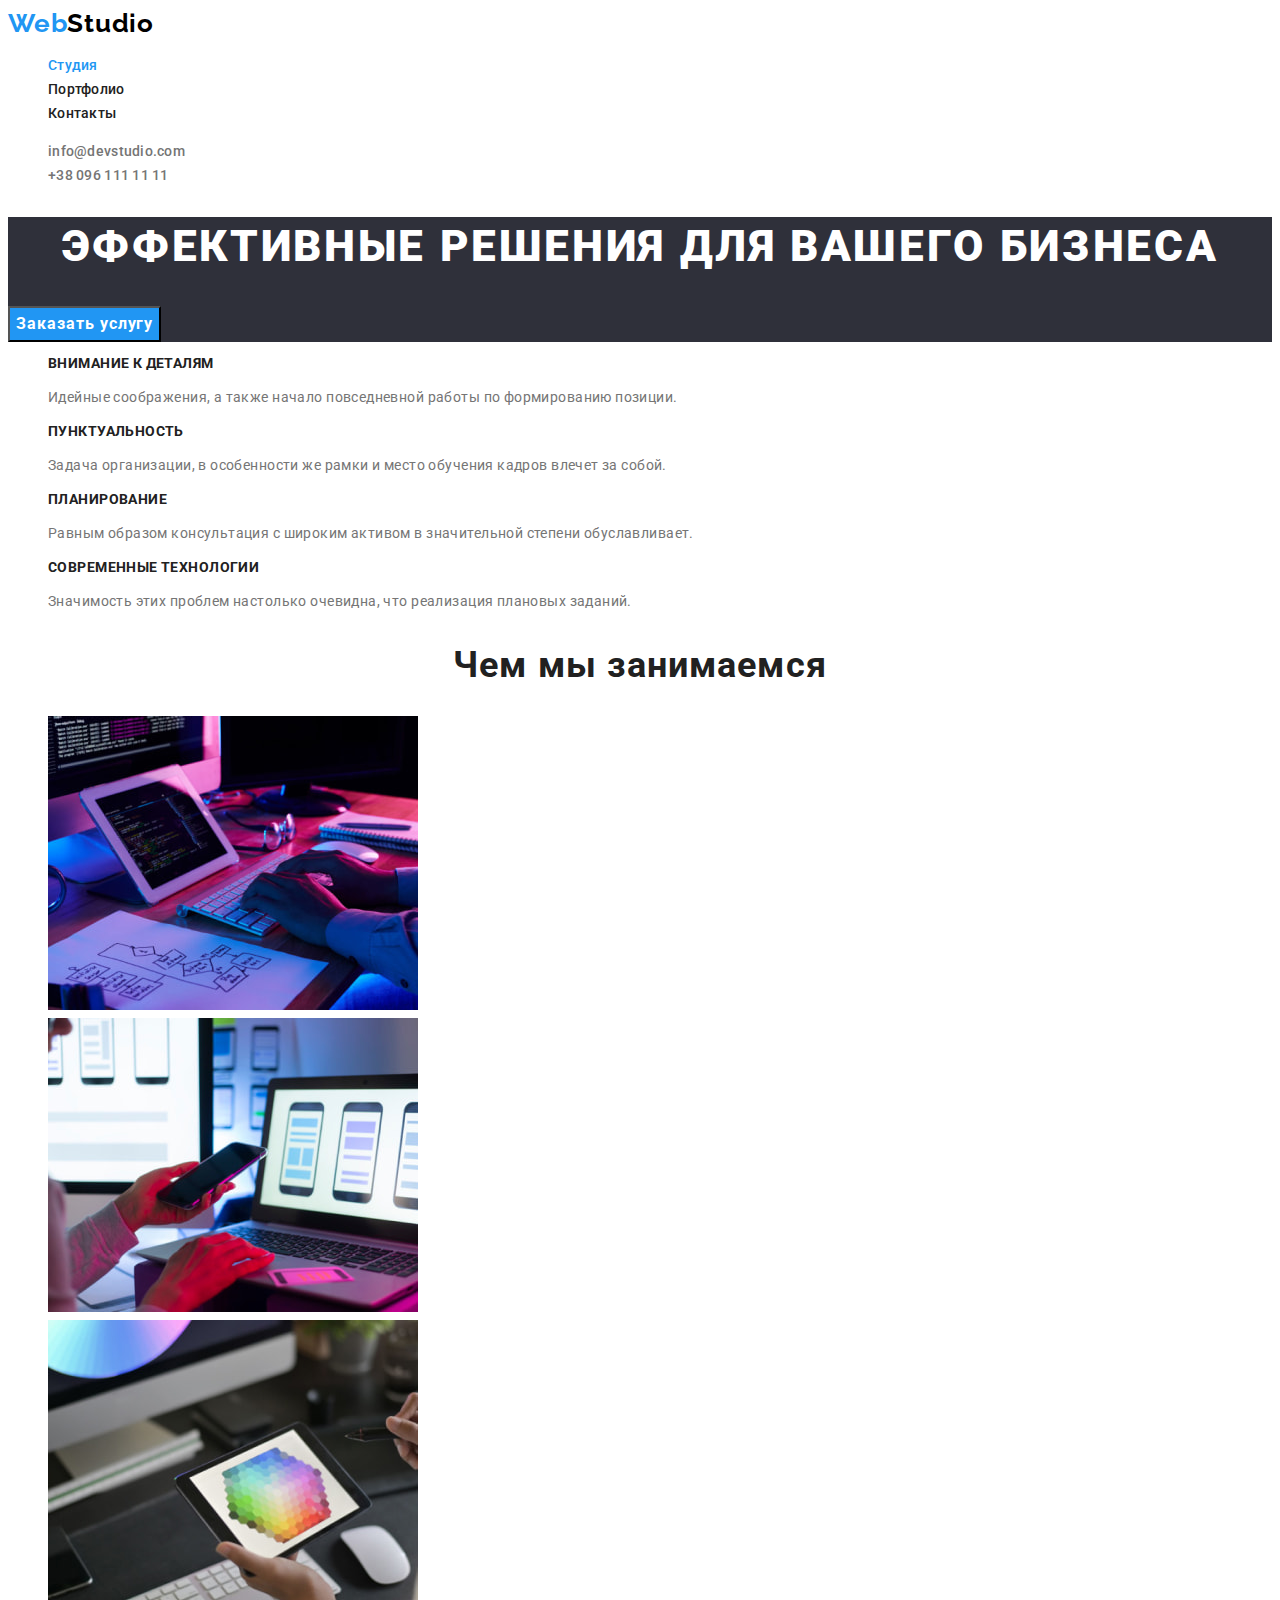
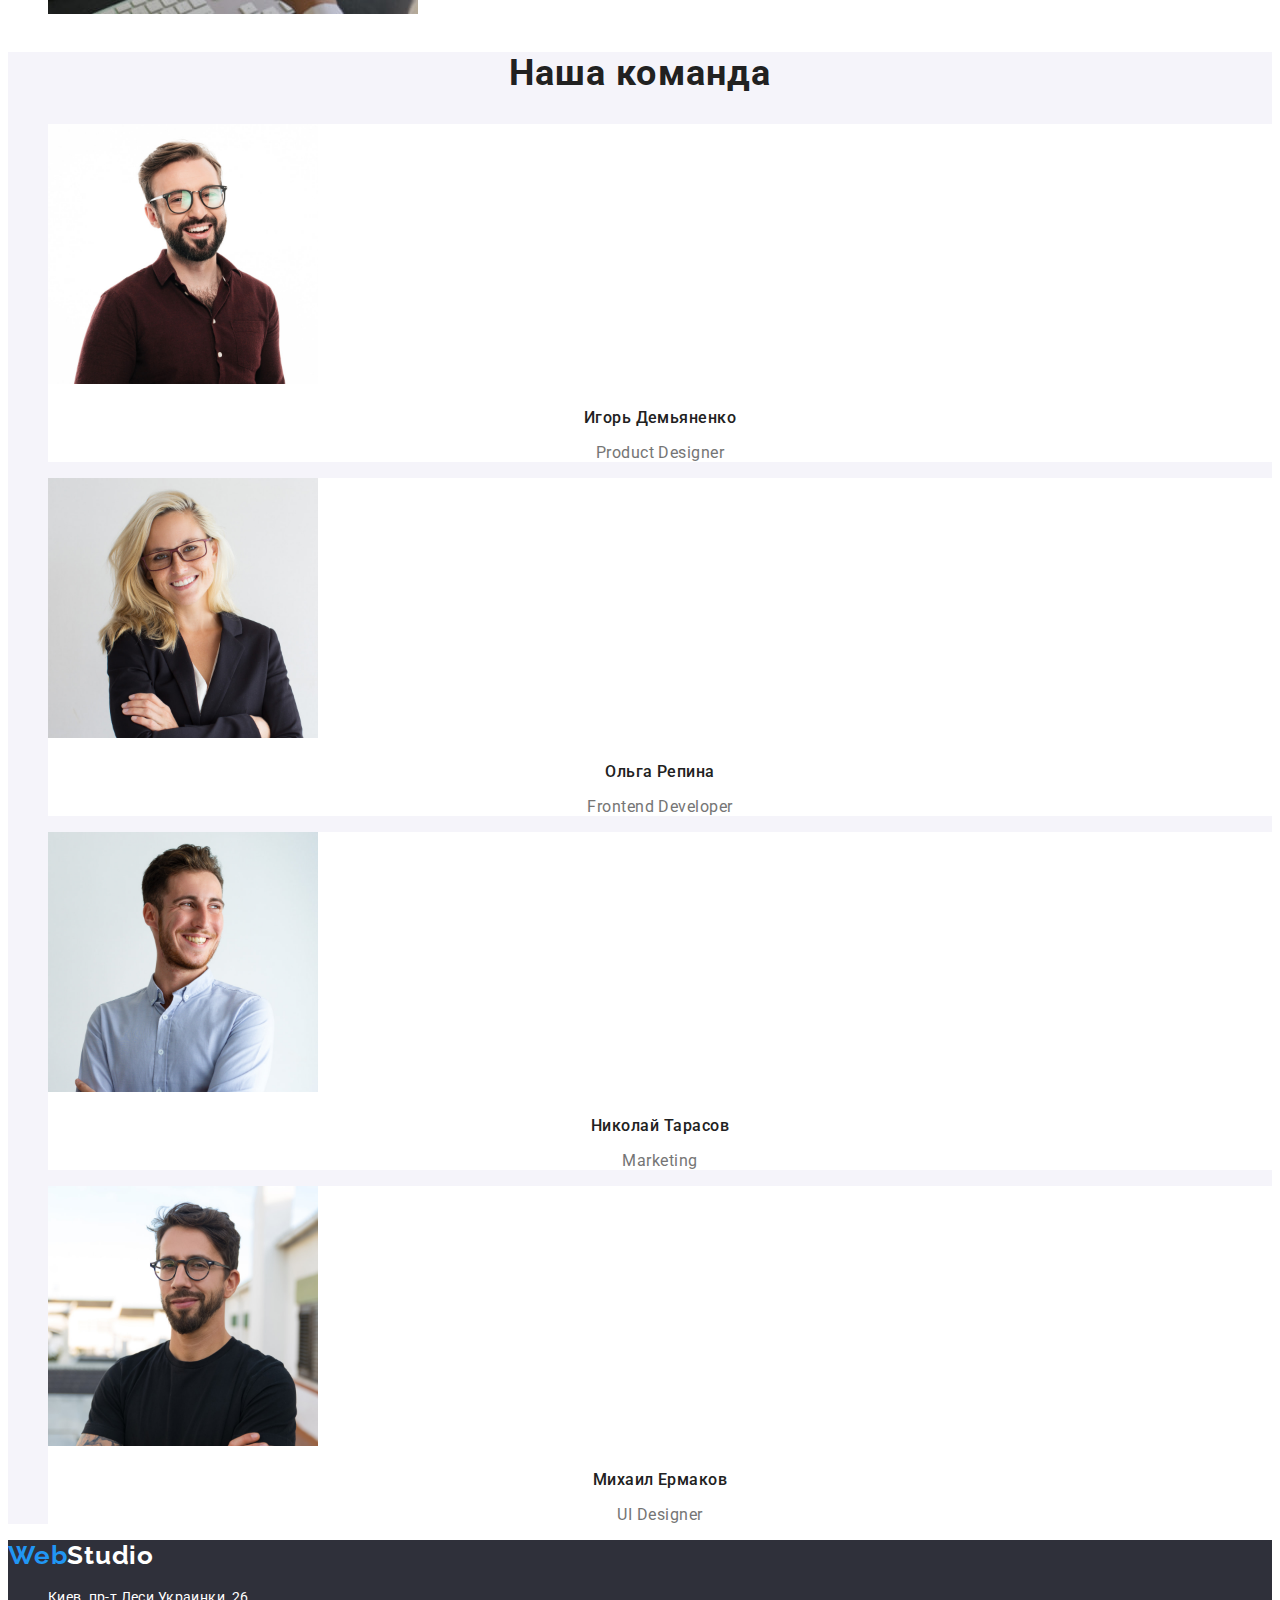
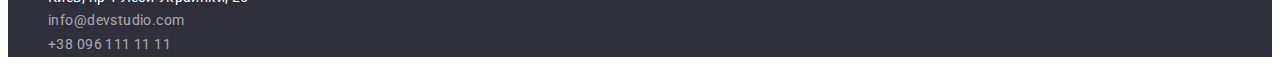
==== index.html @ 1bd4aef1 "Initial commit" ====
<!DOCTYPE html>
<html lang="ru">
  <head>
    <meta charset="UTF-8" />
    <meta http-equiv="X-UA-Compatible" content="IE=edge" />
    <meta name="viewport" content="width=device-width, initial-scale=1.0" />
    <title>WebStudio</title>

    <!-- fonts start -->
    <link rel="preconnect" href="https://fonts.googleapis.com" />
    <link rel="preconnect" href="https://fonts.gstatic.com" crossorigin />
    <link
      href="https://fonts.googleapis.com/css2?family=Raleway:wght@700&family=Roboto:wght@400;500;700;900&display=swap"
      rel="stylesheet"
    />
    <!-- fonts end -->

    <!-- styles start -->
    <link rel="stylesheet" href="./css/styles.css" />
    <!-- styles end -->
  </head>
  <body>
    <!-- Section Header -->

    <header class="page-header">
      <nav class="header-nav">
        <a class="logo link" href="#" lang="en">Web<span class="studio-header">Studio</span></a>
        <ul class="header-list list">
          <li><a class="header-link current link" href="#">Студия</a></li>
          <li><a class="header-link link" href="./portfolio.html">Портфолио</a></li>
          <li><a class="header-link link" href="">Контакты</a></li>
        </ul>
      </nav>
      <ul class="contacts list">
        <li>
          <a class="contacts-header link" href="mailto:info@devstudio.com">info@devstudio.com</a>
        </li>
        <li><a class="contacts-header link" href="tel:+380961111111">+38 096 111 11 11</a></li>
      </ul>
    </header>

    <!-- Main -->

    <main>
      <!-- Section Hero  -->
      <section class="hero">
        <h1 class="hero-title">Эффективные решения для вашего бизнеса</h1>
        <button class="hero-btn" type="button">Заказать услугу</button>
      </section>

      <!-- Section Feature -->

      <section class="section-feature">
        <h2 class="section-title" hidden>Особенности</h2>
        <ul class="list">
          <li>
            <h3 class="feature-title">Внимание к деталям</h3>
            <p class="feature-description">
              Идейные соображения, а также начало повседневной работы по формированию позиции.
            </p>
          </li>
          <li>
            <h3 class="feature-title">Пунктуальность</h3>
            <p class="feature-description">
              Задача организации, в особенности же рамки и место обучения кадров влечет за собой.
            </p>
          </li>
          <li>
            <h3 class="feature-title">Планирование</h3>
            <p class="feature-description">
              Равным образом консультация с широким активом в значительной степени обуславливает.
            </p>
          </li>
          <li>
            <h3 class="feature-title">Современные технологии</h3>
            <p class="feature-description">
              Значимость этих проблем настолько очевидна, что реализация плановых заданий.
            </p>
          </li>
        </ul>
      </section>

      <!-- Section Examples -->

      <section class="section-examples">
        <h2 class="section-title">Чем мы занимаемся</h2>
        <ul class="list">
          <li>
            <img
              src="./images/work/img_1.jpg"
              alt="программист набирает код на планшете"
              width="370"
              height="294"
            />
          </li>
          <li>
            <img
              src="./images/work/img_2.jpg"
              alt="девушка сверяет макет на нокибуке и в смартфоне "
              width="370"
              height="294"
            />
          </li>
          <li>
            <img
              src="./images/work/img_3.jpg"
              alt="цветовая гамма на планшете"
              width="370"
              height="294"
            />
          </li>
        </ul>
      </section>

      <!-- Section Team -->

      <section class="section-team">
        <h2 class="section-title">Наша команда</h2>
        <ul class="list">
          <li class="team-member">
            <img
              src="./images/team/person_1.jpg"
              alt="молодой мужчина с бородой, в очках, темные волосы, в коричневой рубашке"
              width="270"
              height="260"
            />
            <h3 class="member-name">Игорь Демьяненко</h3>
            <p class="member-position" lang="en">Product Designer</p>
          </li>
          <li class="team-member">
            <img
              src="./images/team/person_2.jpg"
              alt="молодая девушка, в очках, светлые волосы, в темном пиджаке"
              width="270"
              height="260"
            />
            <h3 class="member-name">Ольга Репина</h3>
            <p class="member-position" lang="en">Frontend Developer</p>
          </li>
          <li class="team-member">
            <img
              src="./images/team/person_3.jpg"
              alt="молодой мужчина с бородой, темные волосы, в светлой рубашке"
              width="270"
              height="260"
            />
            <h3 class="member-name">Николай Тарасов</h3>
            <p class="member-position" lang="en">Marketing</p>
          </li>
          <li class="team-member">
            <img
              src="./images/team/person_4.jpg"
              alt="молодой мужчина с бородой, в очках, темные волосы, в черной футболке"
              width="270"
              height="260"
            />
            <h3 class="member-name">Михаил Ермаков</h3>
            <p class="member-position" lang="en">UI Designer</p>
          </li>
        </ul>
      </section>
    </main>

    <!--Section Footer -->

    <footer class="page-footer">
      <a class="logo link" href="#">Web<span class="studio-footer">Studio</span></a>
      <address class="company-address">
        <ul class="list">
          <li>
            <a
              class="main-address contacts-footer link"
              href="https://goo.gl/maps/qAztw9pVadm1YtcE8"
              target="_blank"
              rel="noopener noreferrer"
              >Киев, пр-т Леси Украинки, 26</a
            >
          </li>
          <li>
            <a class="contacts-footer link" href="mailto:info@devstudio.com">info@devstudio.com</a>
          </li>
          <li><a class="contacts-footer link" href="tel:+380961111111">+38 096 111 11 11</a></li>
        </ul>
      </address>
    </footer>
  </body>
</html>
---- css/styles.css ----
:root{

    /* fonts */

    --main-font: "Roboto";
    --secondary-font: "Raleway";

    /* text colors */

    --primary-text-color:#757575;
    --secondary-text-color: #212121;
    --decoration-text-color:#2196F3;
    --studio-header-color:#000000;
    --light-text-color:#ffffff;
    --contacts-text-color:rgba(255, 255, 255, 0.6);
    
    /* background colors */
    --main-ligt-bg-color: #ffffff;
    --main-darck-bg-color:#2F303A;
    --btn-bg-color: #2196F3;
    --hover-btn-bg-color: #188CE8;
    --secondary-bg-color:#F5F4FA;

     /* others */
   
}

body {
    font-family: var(--main-font), sans-serif;
    font-size: 14px;
    line-height: 1.71;
    color: var(--primary-text-color);
    }

/* common styles start */

.link {
    text-decoration: none;
}

.list {
    list-style: none;
}

.company-address{
    font-style: inherit;
}

/* common styles end */

/* Section Header */

.logo {
    font-family: var(--secondary-font), sans-serif;
    font-weight: 700;
    font-size: 26px;
    line-height: 1.19;      
    letter-spacing: 0.03em; 
    color: var(--decoration-text-color);
}

.studio-header {
    color: var(--studio-header-color);
}

.header-link{
    font-weight: 500;
    line-height: 1.14;
    letter-spacing: 0.02em;
    color: var(--secondary-text-color);
}

.current {
    color: var(--decoration-text-color);
}

.header-link:hover,
.header-link:focus{
    color: var(--decoration-text-color);
}

.contacts-header {
    font-weight: 500;
    line-height: 1.19;
    letter-spacing: 0.02em;
    color: inherit;
}

.contacts-header:hover,
.contacts-header:focus{
    color: var(--decoration-text-color);
}

/* Section Hero */

.hero {
    background-color: var(--main-darck-bg-color);
}

.hero-title {
    font-weight: 900;
    font-size: 44px;
    line-height: 1.36;
    text-align: center;
    letter-spacing: 0.06em;
    text-transform: uppercase;
    color: var(--light-text-color)
    }

.hero-btn {
    font-family: inherit;
    font-weight: 700;
    font-size: 16px;
    line-height: 1.88;
    display: flex;
    letter-spacing: 0.06em;
    color: var(--light-text-color);
    background-color: var(--btn-bg-color);
    cursor: pointer;
}

.hero-btn:hover,
.hero-btn:focus {
    background-color: var(--hover-btn-bg-color);
}

/* Sections */

.section-title {
    font-weight: 700;
    font-size: 36px;
    line-height: 1.17;
    text-align: center;
    letter-spacing: 0.03em;
    color: var(--secondary-text-color);
}

/* Sections Feature */

.feature-title {
    font-weight: 700;
    font-size: inherit;
    line-height: 1.14;
    letter-spacing: 0.03em;
    text-transform: uppercase;
    color: var(--secondary-text-color);
}

.feature-description {
    letter-spacing: 0.03em;
}

/* Secteaon Team */

.section-team {
    background-color: var(--secondary-bg-color);
}

.team-member {
    background-color: var(--main-ligt-bg-color);
}

.member-name {
    font-weight: 500;
    font-size: 16px;
    line-height: 1.19;  
    text-align: center;
    letter-spacing: 0.03em;
    color: var(--secondary-text-color);
}

.member-position {
    font-size: 16px;
    line-height: 1.19;
    text-align: center;
    letter-spacing: 0.03em;
}

/* Section Portfolio */

.portfolio-btn {
    font-family: inherit;
    font-weight: 500;
    font-size: 16px;
    line-height: 1.63;
    text-align: center;
    letter-spacing: 0.03em;
    color: var(--secondary-text-color);
    background-color: var(--secondary-bg-color);
    cursor: pointer;
}

.portfolio-btn:hover,
.portfolio-btn:focus {
    color: var(--light-text-color);
    background-color: var(--btn-bg-color);
}

.project-name{
    font-weight: 700;
    font-size: 18px;
    line-height: 2.0;
    letter-spacing: 0.06em;
    color: var(--secondary-text-color);
}

.project-type {
    font-size: 16px;
    line-height: 1.88;     
    letter-spacing: 0.03em;
    color: var(--primary-text-color);
    }




/* Section Footer */

.page-footer{
background-color: var(--main-darck-bg-color);
}

.studio-footer {
    color: var(--light-text-color);
}

.list .main-address{
    color: var(--light-text-color);
}

.contacts-footer{
    letter-spacing: 0.03em;
    color: var(--contacts-text-color);
}

.contacts-footer:hover,
.contacts-footer:focus{
    color: var(--decoration-text-color);
}
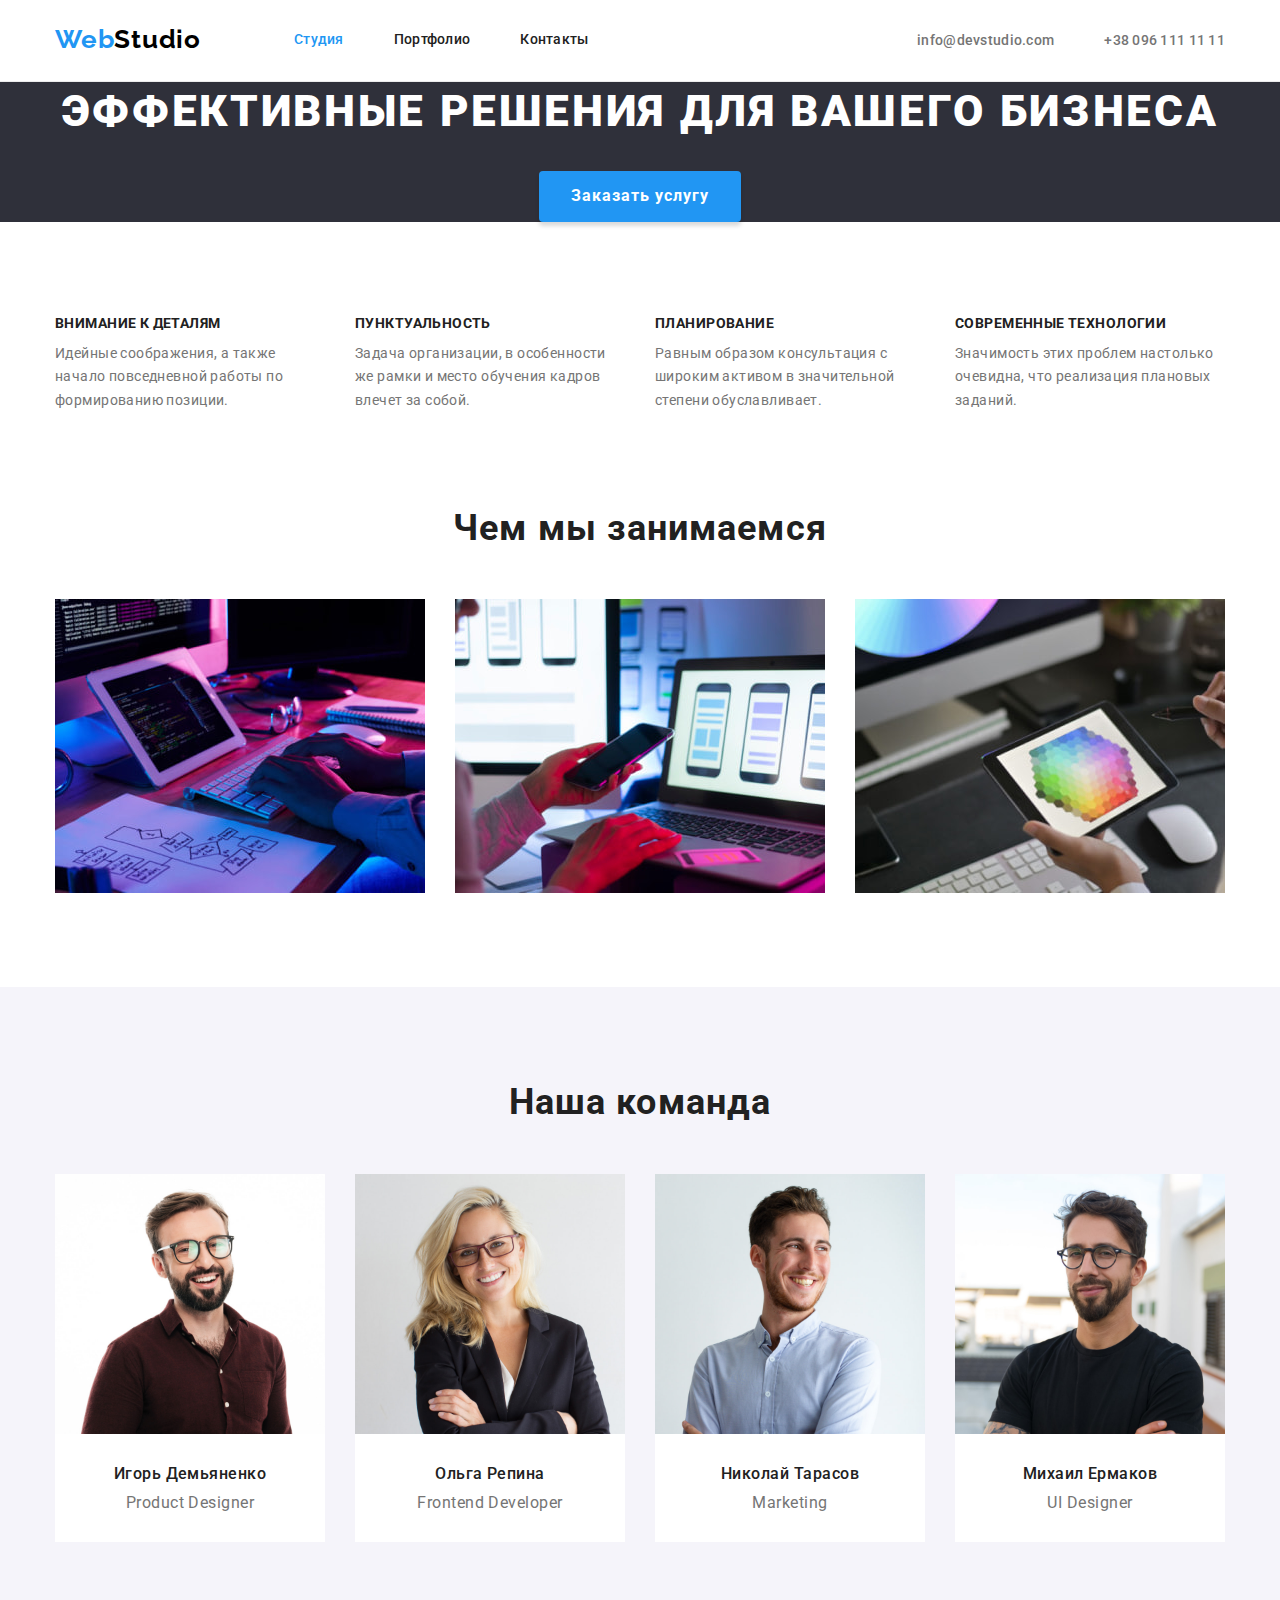
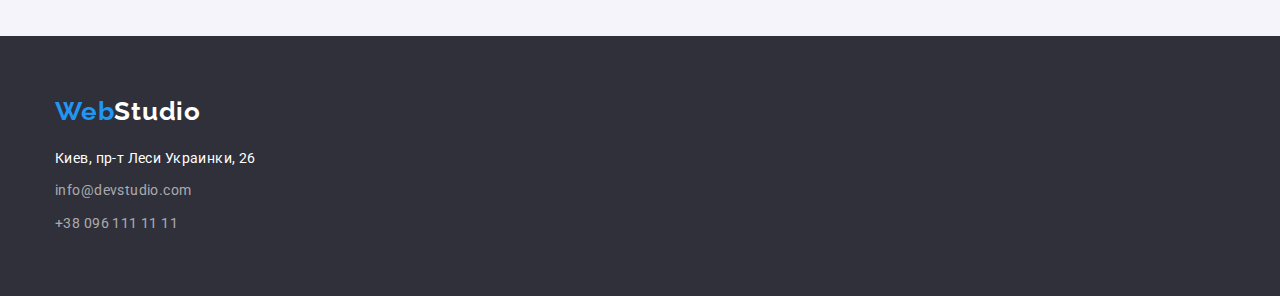
==== commit ff6d80dd: "стилізував блоки веб-сторінок" ====
--- a/index.html
+++ b/index.html
@@ -15,6 +15,15 @@
     />
     <!-- fonts end -->
 
+    <!-- normalize styles start -->
+
+    <link
+      rel="stylesheet"
+      href="https://cdnjs.cloudflare.com/ajax/libs/modern-normalize/1.1.0/modern-normalize.min.css"
+    />
+
+    <!-- normalize styles end-->
+
     <!-- styles start -->
     <link rel="stylesheet" href="./css/styles.css" />
     <!-- styles end -->
@@ -23,20 +32,28 @@
     <!-- Section Header -->
 
     <header class="page-header">
-      <nav class="header-nav">
-        <a class="logo link" href="#" lang="en">Web<span class="studio-header">Studio</span></a>
-        <ul class="header-list list">
-          <li><a class="header-link current link" href="#">Студия</a></li>
-          <li><a class="header-link link" href="./portfolio.html">Портфолио</a></li>
-          <li><a class="header-link link" href="">Контакты</a></li>
+      <div class="header-container container">
+        <nav class="header-nav">
+          <a class="logo-header logo link" href="#" lang="en">Web<span class="studio-header">Studio</span></a>
+          <ul class="header-list list">
+            <li class="header-list-item">
+              <a class="header-link current link" href="#">Студия</a>
+            </li>
+            <li class="header-list-item">
+              <a class="header-link link" href="./portfolio.html">Портфолио</a>
+            </li>
+            <li class="header-list-item"><a class="header-link link" href="">Контакты</a></li>
+          </ul>
+        </nav>
+        <ul class="contacts list">
+          <li class="contacts-item">
+            <a class="contacts-header link" href="mailto:info@devstudio.com">info@devstudio.com</a>
+          </li>
+          <li class="contacts-item">
+            <a class="contacts-header link" href="tel:+380961111111">+38 096 111 11 11</a>
+          </li>
         </ul>
-      </nav>
-      <ul class="contacts list">
-        <li>
-          <a class="contacts-header link" href="mailto:info@devstudio.com">info@devstudio.com</a>
-        </li>
-        <li><a class="contacts-header link" href="tel:+380961111111">+38 096 111 11 11</a></li>
-      </ul>
+      </div>
     </header>
 
     <!-- Main -->
@@ -44,144 +61,156 @@
     <main>
       <!-- Section Hero  -->
       <section class="hero">
-        <h1 class="hero-title">Эффективные решения для вашего бизнеса</h1>
-        <button class="hero-btn" type="button">Заказать услугу</button>
+        <div class="container">
+          <h1 class="hero-title">Эффективные решения для вашего бизнеса</h1>
+          <button class="hero-btn" type="button">Заказать услугу</button>
+        </div>
       </section>
 
       <!-- Section Feature -->
 
-      <section class="section-feature">
-        <h2 class="section-title" hidden>Особенности</h2>
-        <ul class="list">
-          <li>
-            <h3 class="feature-title">Внимание к деталям</h3>
-            <p class="feature-description">
-              Идейные соображения, а также начало повседневной работы по формированию позиции.
-            </p>
-          </li>
-          <li>
-            <h3 class="feature-title">Пунктуальность</h3>
-            <p class="feature-description">
-              Задача организации, в особенности же рамки и место обучения кадров влечет за собой.
-            </p>
-          </li>
-          <li>
-            <h3 class="feature-title">Планирование</h3>
-            <p class="feature-description">
-              Равным образом консультация с широким активом в значительной степени обуславливает.
-            </p>
-          </li>
-          <li>
-            <h3 class="feature-title">Современные технологии</h3>
-            <p class="feature-description">
-              Значимость этих проблем настолько очевидна, что реализация плановых заданий.
-            </p>
-          </li>
-        </ul>
+      <section class="section-feature section">
+        <div class="container">
+          <h2 class="section-title visually-hidden">Особенности</h2>
+          <ul class="card-set feature-list list">
+            <li class="fature-item card-set-item">
+              <h3 class="feature-title">Внимание к деталям</h3>
+              <p class="feature-description">
+                Идейные соображения, а также начало повседневной работы по формированию позиции.
+              </p>
+            </li>
+            <li class="fature-item card-set-item">
+              <h3 class="feature-title">Пунктуальность</h3>
+              <p class="feature-description">
+                Задача организации, в особенности же рамки и место обучения кадров влечет за собой.
+              </p>
+            </li>
+            <li class="fature-item card-set-item">
+              <h3 class="feature-title">Планирование</h3>
+              <p class="feature-description">
+                Равным образом консультация с широким активом в значительной степени обуславливает.
+              </p>
+            </li>
+            <li class="fature-item card-set-item">
+              <h3 class="feature-title">Современные технологии</h3>
+              <p class="feature-description">
+                Значимость этих проблем настолько очевидна, что реализация плановых заданий.
+              </p>
+            </li>          
+          </ul>
+        </div>
       </section>
 
       <!-- Section Examples -->
 
-      <section class="section-examples">
-        <h2 class="section-title">Чем мы занимаемся</h2>
-        <ul class="list">
-          <li>
-            <img
-              src="./images/work/img_1.jpg"
-              alt="программист набирает код на планшете"
-              width="370"
-              height="294"
-            />
-          </li>
-          <li>
-            <img
-              src="./images/work/img_2.jpg"
-              alt="девушка сверяет макет на нокибуке и в смартфоне "
-              width="370"
-              height="294"
-            />
-          </li>
-          <li>
-            <img
-              src="./images/work/img_3.jpg"
-              alt="цветовая гамма на планшете"
-              width="370"
-              height="294"
-            />
-          </li>
-        </ul>
+      <section class="section-examples section">
+        <div class="container">
+          <h2 class="section-title">Чем мы занимаемся</h2>
+          <ul class="examples-list list card-set">
+            <li class="examples-item card-set-item">
+              <img
+                src="./images/work/img_1.jpg"
+                alt="программист набирает код на планшете"
+                width="370"
+                height="294"
+              />
+            </li>
+            <li class="examples-item card-set-item">
+              <img
+                src="./images/work/img_2.jpg"
+                alt="девушка сверяет макет на нокибуке и в смартфоне "
+                width="370"
+                height="294"
+              />
+            </li>
+            <li class="examples-item card-set-item">
+              <img
+                src="./images/work/img_3.jpg"
+                alt="цветовая гамма на планшете"
+                width="370"
+                height="294"
+              />
+            </li>
+          </ul>
+        </div>
       </section>
 
       <!-- Section Team -->
 
-      <section class="section-team">
-        <h2 class="section-title">Наша команда</h2>
-        <ul class="list">
-          <li class="team-member">
-            <img
-              src="./images/team/person_1.jpg"
-              alt="молодой мужчина с бородой, в очках, темные волосы, в коричневой рубашке"
-              width="270"
-              height="260"
-            />
-            <h3 class="member-name">Игорь Демьяненко</h3>
-            <p class="member-position" lang="en">Product Designer</p>
-          </li>
-          <li class="team-member">
-            <img
-              src="./images/team/person_2.jpg"
-              alt="молодая девушка, в очках, светлые волосы, в темном пиджаке"
-              width="270"
-              height="260"
-            />
-            <h3 class="member-name">Ольга Репина</h3>
-            <p class="member-position" lang="en">Frontend Developer</p>
-          </li>
-          <li class="team-member">
-            <img
-              src="./images/team/person_3.jpg"
-              alt="молодой мужчина с бородой, темные волосы, в светлой рубашке"
-              width="270"
-              height="260"
-            />
-            <h3 class="member-name">Николай Тарасов</h3>
-            <p class="member-position" lang="en">Marketing</p>
-          </li>
-          <li class="team-member">
-            <img
-              src="./images/team/person_4.jpg"
-              alt="молодой мужчина с бородой, в очках, темные волосы, в черной футболке"
-              width="270"
-              height="260"
-            />
-            <h3 class="member-name">Михаил Ермаков</h3>
-            <p class="member-position" lang="en">UI Designer</p>
-          </li>
-        </ul>
+      <section class="section-team section">
+        <div class="container">
+          <h2 class="section-title">Наша команда</h2>
+          <ul class="card-set list">
+            <li class="team-member card-set-item">
+              <img class="member-photo"
+                src="./images/team/person_1.jpg"
+                alt="молодой мужчина с бородой, в очках, темные волосы, в коричневой рубашке"
+                width="270"
+                height="260"
+              />
+              <h3 class="member-name">Игорь Демьяненко</h3>
+              <p class="member-position" lang="en">Product Designer</p>
+            </li>
+            <li class="team-member card-set-item">
+              <img class="member-photo"
+                src="./images/team/person_2.jpg"
+                alt="молодая девушка, в очках, светлые волосы, в темном пиджаке"
+                width="270"
+                height="260"
+              />
+              <h3 class="member-name">Ольга Репина</h3>
+              <p class="member-position" lang="en">Frontend Developer</p>
+            </li>
+            <li class="team-member card-set-item">
+              <img class="member-photo"
+                src="./images/team/person_3.jpg"
+                alt="молодой мужчина с бородой, темные волосы, в светлой рубашке"
+                width="270"
+                height="260"
+              />
+              <h3 class="member-name">Николай Тарасов</h3>
+              <p class="member-position" lang="en">Marketing</p>
+            </li>
+            <li class="team-member card-set-item">
+              <img class="member-photo"
+                src="./images/team/person_4.jpg"
+                alt="молодой мужчина с бородой, в очках, темные волосы, в черной футболке"
+                width="270"
+                height="260"
+              />
+              <h3 class="member-name">Михаил Ермаков</h3>
+              <p class="member-position" lang="en">UI Designer</p>
+            </li>
+          </ul>
+        </div>
       </section>
     </main>
 
     <!--Section Footer -->
 
     <footer class="page-footer">
-      <a class="logo link" href="#">Web<span class="studio-footer">Studio</span></a>
-      <address class="company-address">
-        <ul class="list">
-          <li>
-            <a
-              class="main-address contacts-footer link"
-              href="https://goo.gl/maps/qAztw9pVadm1YtcE8"
-              target="_blank"
-              rel="noopener noreferrer"
-              >Киев, пр-т Леси Украинки, 26</a
-            >
-          </li>
-          <li>
-            <a class="contacts-footer link" href="mailto:info@devstudio.com">info@devstudio.com</a>
-          </li>
-          <li><a class="contacts-footer link" href="tel:+380961111111">+38 096 111 11 11</a></li>
-        </ul>
-      </address>
+      <div class="container container-footer">
+        <a class="logo-footer logo link" href="#">Web<span class="studio-footer">Studio</span></a>
+        <address class="company-address">
+          <ul class="list">
+            <li class="contact-item">
+              <a
+                class="main-address contacts-footer link"
+                href="https://goo.gl/maps/qAztw9pVadm1YtcE8"
+                target="_blank"
+                rel="noopener noreferrer"
+                >Киев, пр-т Леси Украинки, 26</a
+              >
+            </li>
+            <li class="contact-item" >
+              <a class="contacts-footer link" href="mailto:info@devstudio.com"
+                >info@devstudio.com</a
+              >
+            </li>
+            <li class="contact-item"><a class="contacts-footer link" href="tel:+380961111111">+38 096 111 11 11</a></li>
+          </ul>
+        </address>
+      </div>
     </footer>
   </body>
 </html>
--- a/css/styles.css
+++ b/css/styles.css
@@ -15,13 +15,22 @@
     --contacts-text-color:rgba(255, 255, 255, 0.6);
     
     /* background colors */
+
     --main-ligt-bg-color: #ffffff;
     --main-darck-bg-color:#2F303A;
     --btn-bg-color: #2196F3;
     --hover-btn-bg-color: #188CE8;
     --secondary-bg-color:#F5F4FA;
 
+    /* border colors */
+
+    --main-brd-color: #ECECEC;
+    --card-brd-color: #EEEEEE;
+
      /* others */
+
+    --items: 4;
+    --indent: 30px;
    
 }
 
@@ -32,7 +41,33 @@
     color: var(--primary-text-color);
     }
 
+
+/* reset */
+h1,
+h2,
+h3,
+p{
+    margin: 0;
+}
+
+img {
+    display: block;
+    max-width: 100%;
+    height: auto;
+}
+
 /* common styles start */
+
+.container {
+    width: 1200px;
+    padding-left: 15px;
+    padding-right: 15px;
+    margin-left: auto;
+    margin-right: auto;
+    
+
+    /* outline: 1px solid red; */
+}
 
 .link {
     text-decoration: none;
@@ -40,6 +75,8 @@
 
 .list {
     list-style: none;
+    margin: 0;
+    padding: 0;
 }
 
 .company-address{
@@ -48,7 +85,49 @@
 
 /* common styles end */
 
+/* Cітка із застосуванням flex-box */
+
+.card-set {
+    display: flex;
+    flex-wrap: wrap;
+    margin: calc(-1 * var(--indent) / 2);
+}
+
+.card-set-item {
+    flex-basis: calc((100% - var(--indent) * var(--items)) / var(--items));
+    margin: calc(var(--indent) / 2);
+}
+
+
+
+
+/* other */
+
+.visually-hidden {
+    position: absolute;
+    width: 1px;
+    height: 1px;
+    margin: -1px;
+    border: 0;
+    padding: 0;
+    white-space: nowrap;
+    clip-path: inset(100%);
+    clip: rect(0 0 0 0);
+    overflow: hidden;
+}
+
 /* Section Header */
+
+.page-header{
+    border-bottom: 1px solid var(--main-brd-color);
+    /* background-color: tomato; */
+}
+
+.header-container,
+.header-nav{
+    display: flex;
+    align-items: center;
+}
 
 .logo {
     font-family: var(--secondary-font), sans-serif;
@@ -59,16 +138,37 @@
     color: var(--decoration-text-color);
 }
 
+.logo-header{
+    padding-top: 24px;
+    padding-bottom: 25px;
+    margin-right: 93px;
+}
+
 .studio-header {
     color: var(--studio-header-color);
 }
 
+.header-list {
+    display: flex;
+}
+
 .header-link{
+    display: block;
+    padding-top: 32px;
+    padding-bottom: 32px;
+
     font-weight: 500;
     line-height: 1.14;
     letter-spacing: 0.02em;
     color: var(--secondary-text-color);
-}
+
+    /* outline: 1px solid blue;
+    background-color: teal; */
+}
+
+.header-list-item:not(:last-child){
+    margin-right: 50px;
+} 
 
 .current {
     color: var(--decoration-text-color);
@@ -79,11 +179,28 @@
     color: var(--decoration-text-color);
 }
 
+.contacts{
+    display: flex;
+    margin-left: auto;
+
+}
+
+.contacts-item:not(:last-child){
+    margin-right: 50px;
+}
+
 .contacts-header {
+    display: block;
+    padding-top: 32px;
+    padding-bottom: 32px;
+
     font-weight: 500;
     line-height: 1.19;
     letter-spacing: 0.02em;
     color: inherit;
+
+    /* outline: 1px solid blue;
+    background-color: white; */
 }
 
 .contacts-header:hover,
@@ -98,6 +215,8 @@
 }
 
 .hero-title {
+    margin-bottom: 30px;
+    
     font-weight: 900;
     font-size: 44px;
     line-height: 1.36;
@@ -108,12 +227,20 @@
     }
 
 .hero-btn {
+    margin-right: auto;
+    margin-left: auto;
+    padding: 10px 32px;
+
+
     font-family: inherit;
     font-weight: 700;
     font-size: 16px;
     line-height: 1.88;
     display: flex;
     letter-spacing: 0.06em;
+    box-shadow: 0px 4px 4px rgba(0, 0, 0, 0.15);
+    border: none;    
+    border-radius: 4px;
     color: var(--light-text-color);
     background-color: var(--btn-bg-color);
     cursor: pointer;
@@ -126,18 +253,36 @@
 
 /* Sections */
 
+.section {
+    padding-top: 94px;
+    padding-bottom: 94px;     
+}
+
 .section-title {
+    margin-bottom: 50px;
+
     font-weight: 700;
     font-size: 36px;
     line-height: 1.17;
     text-align: center;
     letter-spacing: 0.03em;
     color: var(--secondary-text-color);
-}
+
+    /* background-color: darkred; */
+}
+
+
 
 /* Sections Feature */
 
+.section-feature {
+    /* background-color: tomato; */
+}
+
+
 .feature-title {
+    margin-bottom: 10px;
+
     font-weight: 700;
     font-size: inherit;
     line-height: 1.14;
@@ -150,6 +295,20 @@
     letter-spacing: 0.03em;
 }
 
+/* Section Examples */
+
+.section-examples {
+    padding-top: 0;
+    /* background-color: green; */
+}
+
+.examples-item{
+    /* outline: 1px solid red; */
+}
+
+.examples-list{
+    --items: 3;
+}
 /* Secteaon Team */
 
 .section-team {
@@ -160,25 +319,55 @@
     background-color: var(--main-ligt-bg-color);
 }
 
+.member-photo{
+    margin-bottom: 30px;
+
+    /* outline: 1px solid red; */
+}
+
 .member-name {
+    margin-bottom: 10px;
+
     font-weight: 500;
     font-size: 16px;
     line-height: 1.19;  
     text-align: center;
     letter-spacing: 0.03em;
     color: var(--secondary-text-color);
+
+    /* outline: 1px solid red;
+    background-color: violet; */
 }
 
 .member-position {
+    margin-bottom: 30px;
+    
     font-size: 16px;
     line-height: 1.19;
     text-align: center;
     letter-spacing: 0.03em;
+
+    /* outline: 1px solid red;
+    background-color: orange; */
 }
 
 /* Section Portfolio */
 
+.portfolio-btn-list{
+    flex-basis: 611px;
+    --indent: 8px;
+}
+
+.btn-item{
+    --items: 5;
+    --indent: 8px;
+}
+    
+
 .portfolio-btn {
+    padding: 6px 22px;
+    box-sizing: 0;
+
     font-family: inherit;
     font-weight: 500;
     font-size: 16px;
@@ -186,6 +375,8 @@
     text-align: center;
     letter-spacing: 0.03em;
     color: var(--secondary-text-color);
+    border-radius: 4px;
+    border:none;
     background-color: var(--secondary-bg-color);
     cursor: pointer;
 }
@@ -194,9 +385,24 @@
 .portfolio-btn:focus {
     color: var(--light-text-color);
     background-color: var(--btn-bg-color);
-}
+    box-shadow: 0px 3px 1px rgba(0, 0, 0, 0.1), 0px 1px 2px rgba(0, 0, 0, 0.08), 0px 2px 2px rgba(0, 0, 0, 0.12);
+}
+
+.portfolio-list{
+    --items: 3;
+    }
+
+.project {
+    padding: 20px 24px;
+    border: 1px solid var(--card-brd-color);
+    border-top: none;
+}
+
+
 
 .project-name{
+    margin-bottom: 4px;
+
     font-weight: 700;
     font-size: 18px;
     line-height: 2.0;
@@ -217,7 +423,24 @@
 /* Section Footer */
 
 .page-footer{
-background-color: var(--main-darck-bg-color);
+    background-color: var(--main-darck-bg-color);
+}
+
+.container-footer{
+    padding-top: 60px;
+    padding-bottom: 60px;
+}
+
+.logo-footer{
+    display: block;
+    margin-bottom: 20px;
+
+    /* background-color: tomato;
+    outline: 1px solid red; */
+}
+
+.contact-items{
+    /* outline: 1px solid red; */
 }
 
 .studio-footer {
@@ -228,9 +451,17 @@
     color: var(--light-text-color);
 }
 
-.contacts-footer{
+.contacts-footer{      
     letter-spacing: 0.03em;
     color: var(--contacts-text-color);
+}
+
+.contact-item{
+    /* background-color: lightgreen; */
+}
+
+.contact-item:not(:last-child) {
+    margin-bottom: 9px;
 }
 
 .contacts-footer:hover,
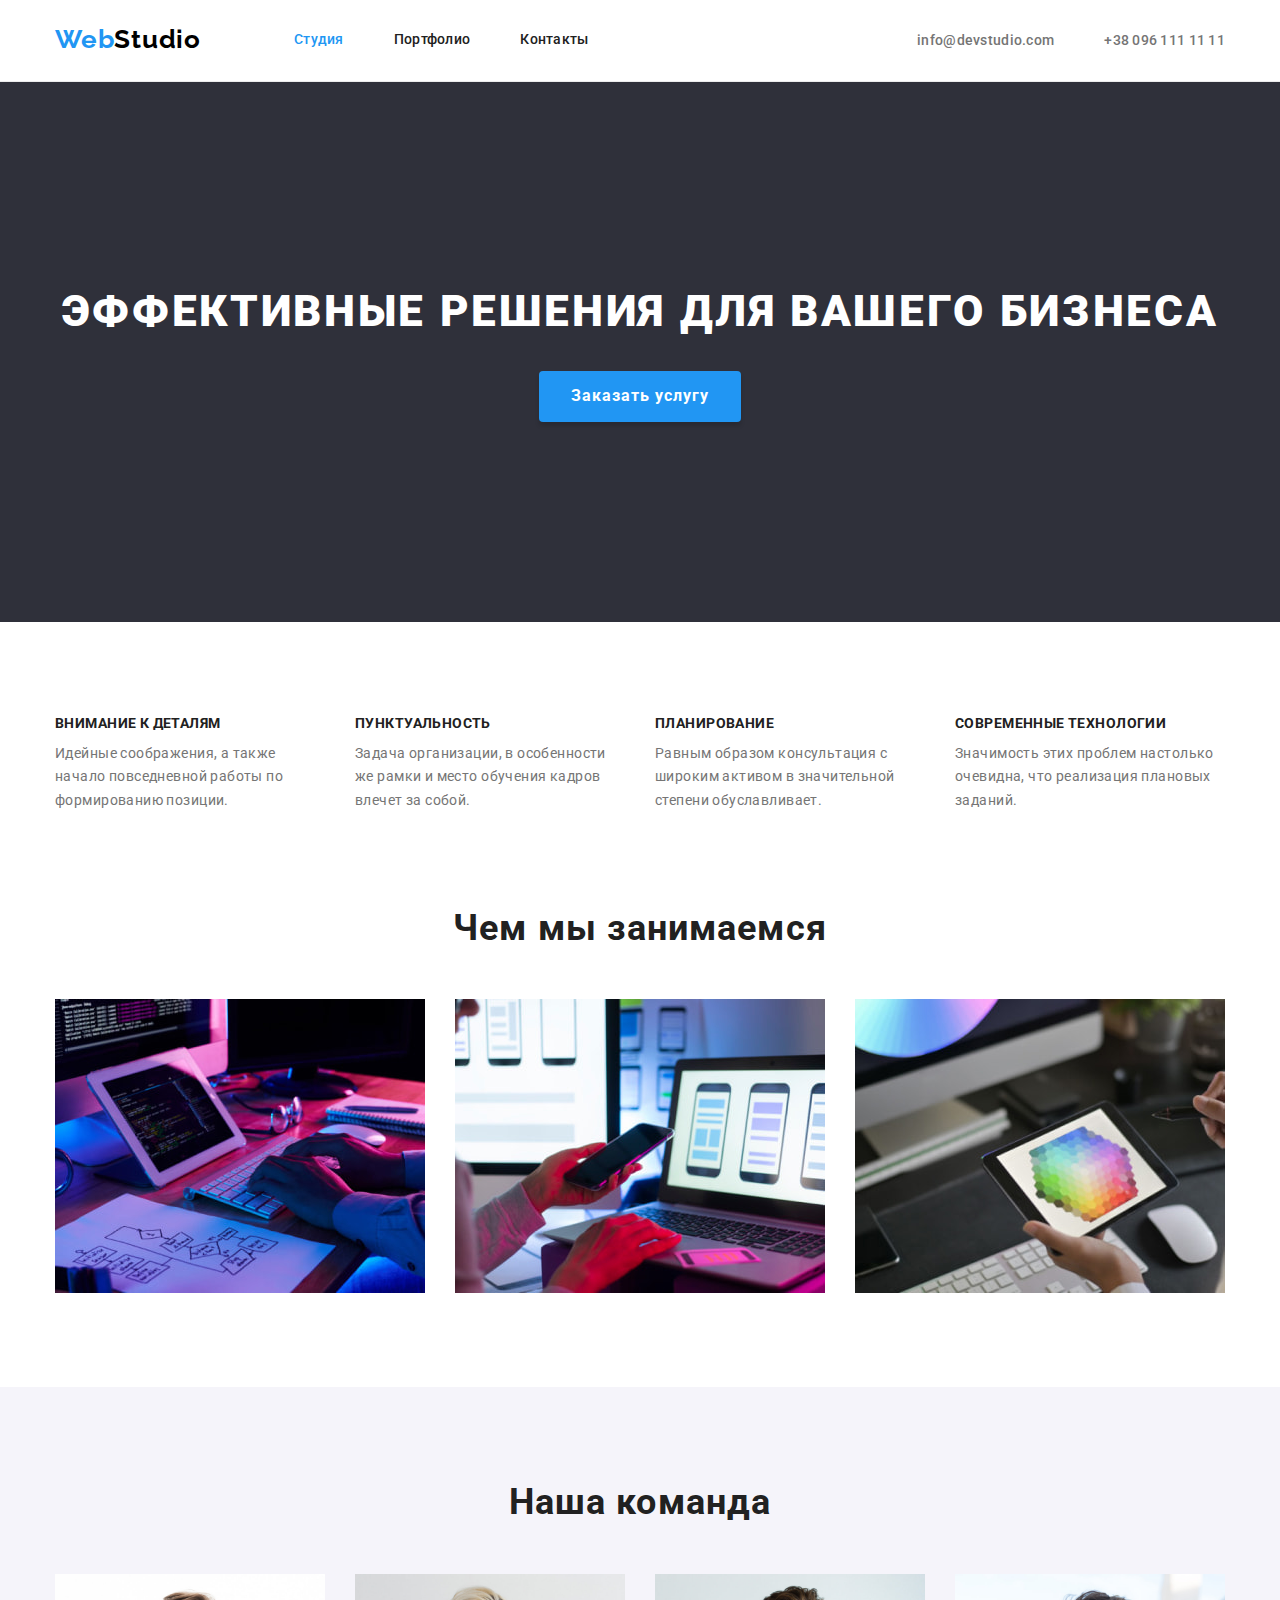
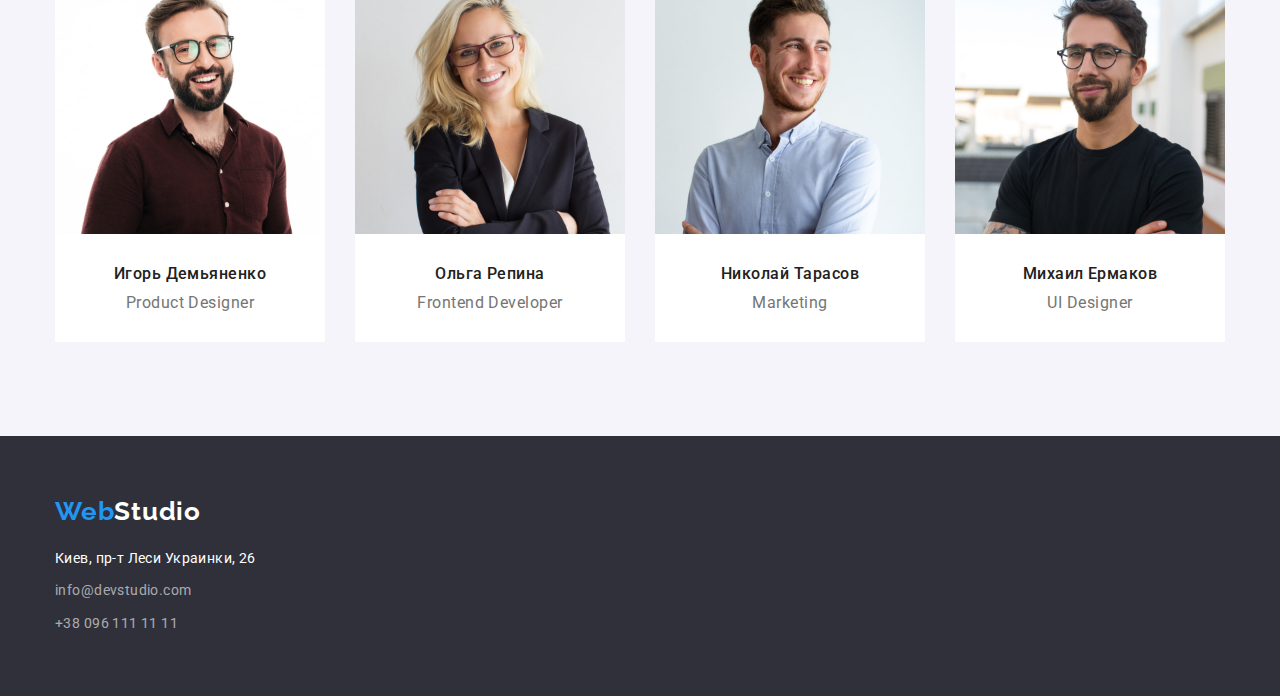
==== commit 7fbb975c: "Деякі зміни перед здачею проекту" ====
--- a/index.html
+++ b/index.html
@@ -34,7 +34,9 @@
     <header class="page-header">
       <div class="header-container container">
         <nav class="header-nav">
-          <a class="logo-header logo link" href="#" lang="en">Web<span class="studio-header">Studio</span></a>
+          <a class="logo-header logo link" href="#" lang="en"
+            >Web<span class="studio-header">Studio</span></a
+          >
           <ul class="header-list list">
             <li class="header-list-item">
               <a class="header-link current link" href="#">Студия</a>
@@ -96,7 +98,7 @@
               <p class="feature-description">
                 Значимость этих проблем настолько очевидна, что реализация плановых заданий.
               </p>
-            </li>          
+            </li>
           </ul>
         </div>
       </section>
@@ -142,7 +144,8 @@
           <h2 class="section-title">Наша команда</h2>
           <ul class="card-set list">
             <li class="team-member card-set-item">
-              <img class="member-photo"
+              <img
+                class="member-photo"
                 src="./images/team/person_1.jpg"
                 alt="молодой мужчина с бородой, в очках, темные волосы, в коричневой рубашке"
                 width="270"
@@ -152,7 +155,8 @@
               <p class="member-position" lang="en">Product Designer</p>
             </li>
             <li class="team-member card-set-item">
-              <img class="member-photo"
+              <img
+                class="member-photo"
                 src="./images/team/person_2.jpg"
                 alt="молодая девушка, в очках, светлые волосы, в темном пиджаке"
                 width="270"
@@ -162,7 +166,8 @@
               <p class="member-position" lang="en">Frontend Developer</p>
             </li>
             <li class="team-member card-set-item">
-              <img class="member-photo"
+              <img
+                class="member-photo"
                 src="./images/team/person_3.jpg"
                 alt="молодой мужчина с бородой, темные волосы, в светлой рубашке"
                 width="270"
@@ -172,7 +177,8 @@
               <p class="member-position" lang="en">Marketing</p>
             </li>
             <li class="team-member card-set-item">
-              <img class="member-photo"
+              <img
+                class="member-photo"
                 src="./images/team/person_4.jpg"
                 alt="молодой мужчина с бородой, в очках, темные волосы, в черной футболке"
                 width="270"
@@ -202,12 +208,14 @@
                 >Киев, пр-т Леси Украинки, 26</a
               >
             </li>
-            <li class="contact-item" >
+            <li class="contact-item">
               <a class="contacts-footer link" href="mailto:info@devstudio.com"
                 >info@devstudio.com</a
               >
             </li>
-            <li class="contact-item"><a class="contacts-footer link" href="tel:+380961111111">+38 096 111 11 11</a></li>
+            <li class="contact-item">
+              <a class="contacts-footer link" href="tel:+380961111111">+38 096 111 11 11</a>
+            </li>
           </ul>
         </address>
       </div>
--- a/css/styles.css
+++ b/css/styles.css
@@ -64,9 +64,6 @@
     padding-right: 15px;
     margin-left: auto;
     margin-right: auto;
-    
-
-    /* outline: 1px solid red; */
 }
 
 .link {
@@ -120,7 +117,6 @@
 
 .page-header{
     border-bottom: 1px solid var(--main-brd-color);
-    /* background-color: tomato; */
 }
 
 .header-container,
@@ -161,9 +157,6 @@
     line-height: 1.14;
     letter-spacing: 0.02em;
     color: var(--secondary-text-color);
-
-    /* outline: 1px solid blue;
-    background-color: teal; */
 }
 
 .header-list-item:not(:last-child){
@@ -198,9 +191,6 @@
     line-height: 1.19;
     letter-spacing: 0.02em;
     color: inherit;
-
-    /* outline: 1px solid blue;
-    background-color: white; */
 }
 
 .contacts-header:hover,
@@ -211,6 +201,9 @@
 /* Section Hero */
 
 .hero {
+    padding-top: 200px;
+    padding-bottom: 200px;
+
     background-color: var(--main-darck-bg-color);
 }
 
@@ -227,6 +220,7 @@
     }
 
 .hero-btn {
+    display: block;
     margin-right: auto;
     margin-left: auto;
     padding: 10px 32px;
@@ -236,8 +230,9 @@
     font-weight: 700;
     font-size: 16px;
     line-height: 1.88;
-    display: flex;
     letter-spacing: 0.06em;
+    min-width: 200px;
+
     box-shadow: 0px 4px 4px rgba(0, 0, 0, 0.15);
     border: none;    
     border-radius: 4px;
@@ -267,18 +262,11 @@
     text-align: center;
     letter-spacing: 0.03em;
     color: var(--secondary-text-color);
-
-    /* background-color: darkred; */
 }
 
 
 
 /* Sections Feature */
-
-.section-feature {
-    /* background-color: tomato; */
-}
-
 
 .feature-title {
     margin-bottom: 10px;
@@ -299,11 +287,6 @@
 
 .section-examples {
     padding-top: 0;
-    /* background-color: green; */
-}
-
-.examples-item{
-    /* outline: 1px solid red; */
 }
 
 .examples-list{
@@ -321,8 +304,6 @@
 
 .member-photo{
     margin-bottom: 30px;
-
-    /* outline: 1px solid red; */
 }
 
 .member-name {
@@ -333,10 +314,7 @@
     line-height: 1.19;  
     text-align: center;
     letter-spacing: 0.03em;
-    color: var(--secondary-text-color);
-
-    /* outline: 1px solid red;
-    background-color: violet; */
+    color: var(--secondary-text-color);  
 }
 
 .member-position {
@@ -346,28 +324,23 @@
     line-height: 1.19;
     text-align: center;
     letter-spacing: 0.03em;
-
-    /* outline: 1px solid red;
-    background-color: orange; */
-}
+    }
 
 /* Section Portfolio */
-
 .portfolio-btn-list{
-    flex-basis: 611px;
-    --indent: 8px;
-}
-
-.btn-item{
-    --items: 5;
-    --indent: 8px;
-}
-    
+    display: flex;
+   
+    justify-content: center;
+    margin-bottom: 50px;  
+}
+
+.btn-item:not(:last-child) {
+    margin-right: 8px;
+}
 
 .portfolio-btn {
     padding: 6px 22px;
-    box-sizing: 0;
-
+    
     font-family: inherit;
     font-weight: 500;
     font-size: 16px;
@@ -390,7 +363,7 @@
 
 .portfolio-list{
     --items: 3;
-    }
+}
 
 .project {
     padding: 20px 24px;
@@ -415,7 +388,7 @@
     line-height: 1.88;     
     letter-spacing: 0.03em;
     color: var(--primary-text-color);
-    }
+}
 
 
 
@@ -435,12 +408,7 @@
     display: block;
     margin-bottom: 20px;
 
-    /* background-color: tomato;
-    outline: 1px solid red; */
-}
-
-.contact-items{
-    /* outline: 1px solid red; */
+    
 }
 
 .studio-footer {
@@ -454,10 +422,6 @@
 .contacts-footer{      
     letter-spacing: 0.03em;
     color: var(--contacts-text-color);
-}
-
-.contact-item{
-    /* background-color: lightgreen; */
 }
 
 .contact-item:not(:last-child) {
